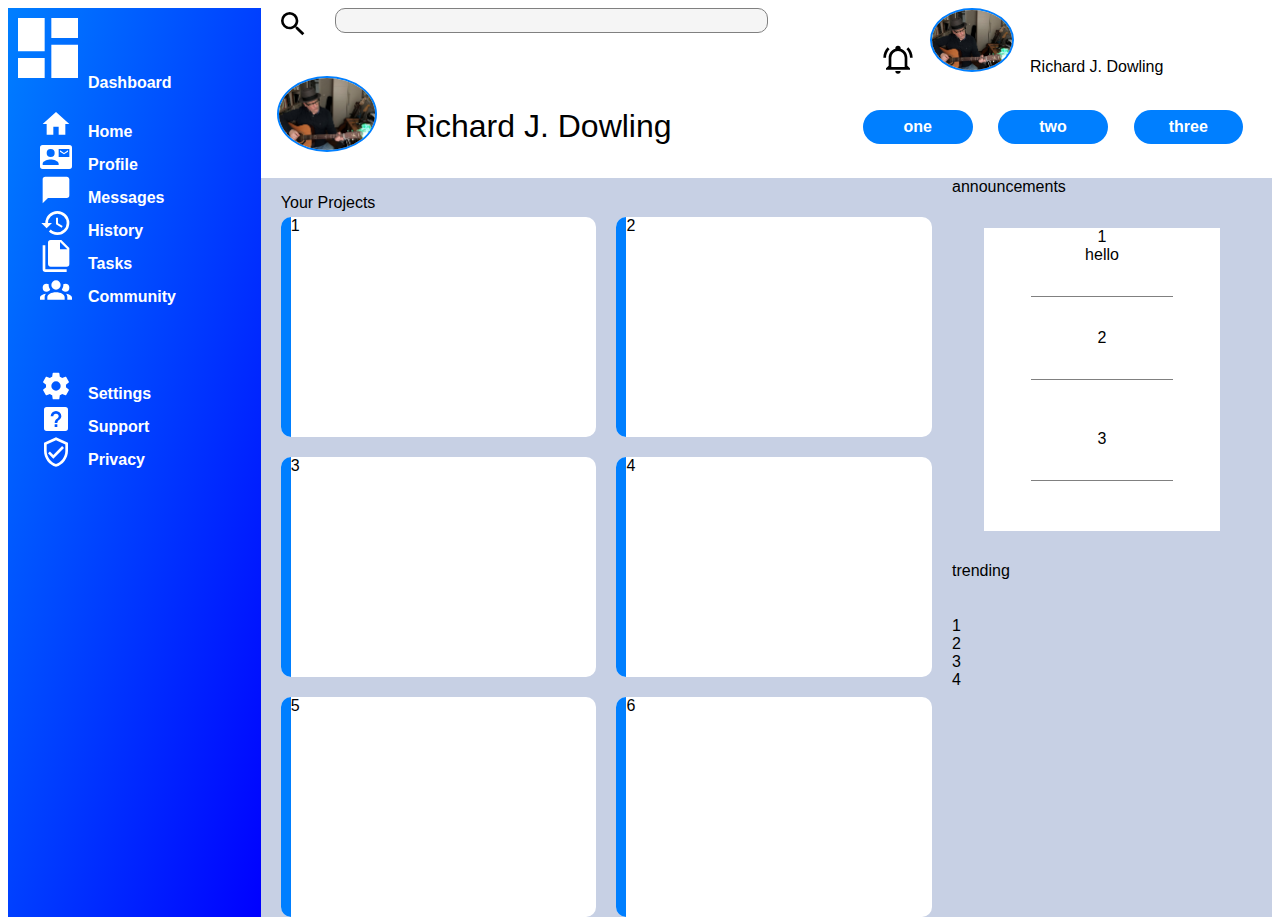
==== index.html @ 7d62d152 "more styling to header and sidebar" ====
<!DOCTYPE html>
<html lang="en">
<head>
    <meta charset="UTF-8">
    <meta http-equiv="X-UA-Compatible" content="IE=edge">
    <meta name="viewport" content="width=device-width, initial-scale=1.0">
    <link rel="stylesheet" href="style.css">
    <title>Dashboard</title>
</head>
<body>

    <div class="container">
        <div class="sidebar"><img class="dashboard-icon" src="icons/view-dashboard.svg">Dashboard
            <ul>
                <li><img class="icons" src="icons/home.svg">Home</li>
                <li><img class="icons" src="icons/card-account-mail.svg">Profile</li>
                <li><img class="icons" src="icons/message.svg">Messages</li>
                <li><img class="icons" src="icons/history.svg">History</li>
                <li><img class="icons" src="icons/file-multiple.svg">Tasks</li>
                <li><img class="icons" src="icons/account-group.svg">Community</li>
                
                
            </ul>
            
            <ul>

                <li><img class="icons" id="top-icon" src="icons/cog.svg">Settings</li>
                <li><img class="icons" src="icons/help-box.svg">Support</li>
                <li><img class="icons" src="icons/shield-check-outline.svg">Privacy</li>
                </ul>
        </div>
        <div class="header">
            <img class="magnify" src= "icons/magnify.svg">
            <input type="search" name="searchbar" id="searchbar">
            <div class="username"><img class="icons" src="icons/bell-ring-outline.svg"><img class="images" src="images/saw 80.jpg">Richard J. Dowling</div> 
            <img class="images" id="infopic" src="images/saw 80.jpg">
            <div class="userinfo">Richard J. Dowling</div>
    
            <div class="btn-group">
                <button>one</button>
                <button>two</button>
                <button>three</button>
          </div> 
        </div>
        <div class="main-content">
            <div class="main-content-left"> 
                <p class="section-header">Your Projects</p>
        
                <div class="projects">
                    <div class="card">1
                        <div class="color-panel"></div>
                    </div>
                    <div class="card">2
                        <div class="color-panel"></div>
                    </div>
                    <div class="card">3
                        <div class="color-panel"></div>
                    </div>
                    <div class="card">4
                        <div class="color-panel"></div>
                    </div>
                    <div class="card">5
                        <div class="color-panel"></div>
                    </div>
                    <div class="card">6
                        <div class="color-panel"></div>
                    </div>
                </div>
            </div>
            <div class="announcements">announcements
                <ul class="updates">
                    <li>1
                        <div>hello</div>
                    </li>
                    <li>2</li>
                    <li>3</li>
                </ul>
            </div>
            <div class="trending">trending
                <div class="top">
                    <div>1</div>
                    <div>2</div>
                    <div>3</div>
                    <div>4</div>
                </div>
            </div>


        </div>
    </div>

</body>
</html>
---- style.css ----
html {
    margin:0;
    padding: 0;
    font-size: 16px;
    font-family: 'Roboto', sans-serif;
    box-sizing: border-box;
}

.container         {
    height: 100vh;
    display:grid;
    grid-template-columns: 1fr 3fr 1fr;
    grid-template-rows: 1fr 4fr;

}


.icons {
    width:2em;
    margin-left: 2em;
    margin-right: 1em;
    vertical-align:text-bottom;
    
}

#top-icon {
    margin-top: 3em;
}
.magnify {
    width:2em;
}




.dashboard-icon {
    width: 5em;
    
}

.sidebar {
    background-image: linear-gradient(to bottom right,#007FFF, blue );
    color: white;
    font-weight: bolder;
    grid-row: 1 / 3;
}

.header {
    background-color: white;
    grid-column: 2 / 4;
    display: grid;
    grid-template-columns: 2em 4fr 3fr;
    grid-template-rows: 2fr 3fr;
    margin-left: 1em;
    margin-right: 1em;
}

#infopic {
    max-width: 6em;
}
.userinfo {
    grid-column-start:2; 
    padding-left: 3em;
    padding-top: 1em;
    font-size: 2em;
}


.btn-group {
    grid-column-start: 3;
    display: flex;
        align-items: center;
        justify-content: space-around;
}

button {
    border: none;
    margin: 0;
    appearance: none;
    background-color: #007FFF;
    color: white;
    text-align: center;
    font-size: 1em;
    font-weight: bold;
    width: 27%;
    padding: 0.5em 1em;
    border-radius: 50px;
    transition: all 500ms ease;
}

button:hover{
    color: #007FFF;
    border:  #007FFF solid 1px;
    background-color:#fff;
  }

#searchbar {
    border: 1px solid grey;
    border-radius: 10px;
    height: 25px;
    margin-left: 2em;
    width: 80%;
    padding: 2px 23px 2px 30px;
    outline: 0;
    background-color: #f5f5f5;
  }
  
.images {
    max-width: 5em;
    border: 2px solid #007FFF;
    border-radius: 50%;
    margin-right: 1em;
}


.main-content {
    background-color: rgb(199, 208, 228);
    grid-row: 2 / 3;
    grid-column: 2 /4;
    display: grid;
    max-height: 800px;
    grid-template-columns: minmax(300px, 3fr) minmax(300px, 1fr);
    grid-template-rows: 300px 300px 1fr;
    gap: 20px;
    padding-inline: 20px;
}

.main-content-left{
    display: grid;
    grid-template-rows: 39px 1fr;
    grid-area: 1/1/-1/1;
}

.main-content-left .p{
    grid-area: 1/1/1/1;
}

.projects {
        grid-area: 2/1/-1/1;
        display: grid;
        overflow: auto;
        gap: 20px;
        grid-template-columns: repeat(auto-fit, minmax(max(250px, 40%), auto));
        grid-template-rows: repeat(2, 1fr);
    }

.card {
    background-color: white;
    border-radius: 10px;
    height: 220px;
    display: grid;
    grid-template-rows: 55px 2fr 1fr;
    grid-template-columns: 10px 1fr 1fr;
}

.color-panel{
    grid-area: 1/1/-1/1;
    background-color: #007FFF;
    border-top-left-radius: 10px;
    border-bottom-left-radius: 10px;
}



.announcements {
    grid-area: 1/2/1/2;
    display: grid;
    grid-template-columns: 1fr;
    grid-template-rws: 1fr 5fr;
}

.updates {
    margin: 2rem;
    display:grid;
    grid-template-columns: 1fr;
    grid-template-rows: repeat(3, 1fr);
    background-color: white;
    text-align: center;
}

ul {
    list-style-type: none;
    padding: 0;
    text-indent: 0;

}

li {

}

.updates > li::after {
    content: '';
    display: inherit;
    width: 60%;
    margin: 2rem auto;
    border-bottom: 1px solid grey;
 }


.trending {
    margin-top:4em;
    grid-column: 2;
    display: grid;
    grid-template-columns: 1fr;
    grid-template-rows: 1fr 1fr 1fr 1fr;
}

.top {
    display: grid;
    grid-template-columns: 1fr;
    grid-template-rows: 1fr 1fr 1fr 1fr;
}
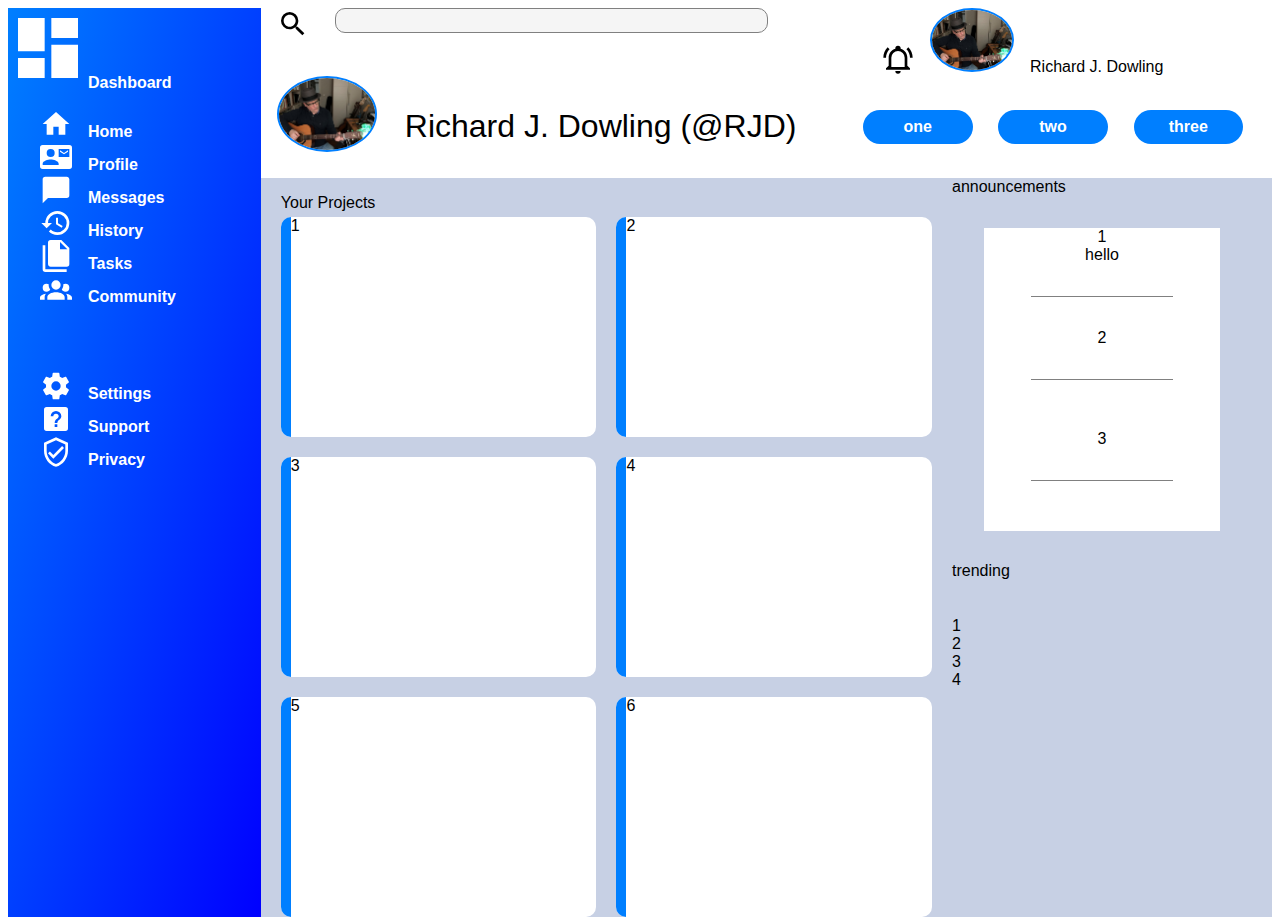
==== commit 1673abea: "little text change" ====
--- a/index.html
+++ b/index.html
@@ -34,7 +34,7 @@
             <input type="search" name="searchbar" id="searchbar">
             <div class="username"><img class="icons" src="icons/bell-ring-outline.svg"><img class="images" src="images/saw 80.jpg">Richard J. Dowling</div> 
             <img class="images" id="infopic" src="images/saw 80.jpg">
-            <div class="userinfo">Richard J. Dowling</div>
+            <div class="userinfo">Richard J. Dowling (@RJD)</div>
     
             <div class="btn-group">
                 <button>one</button>
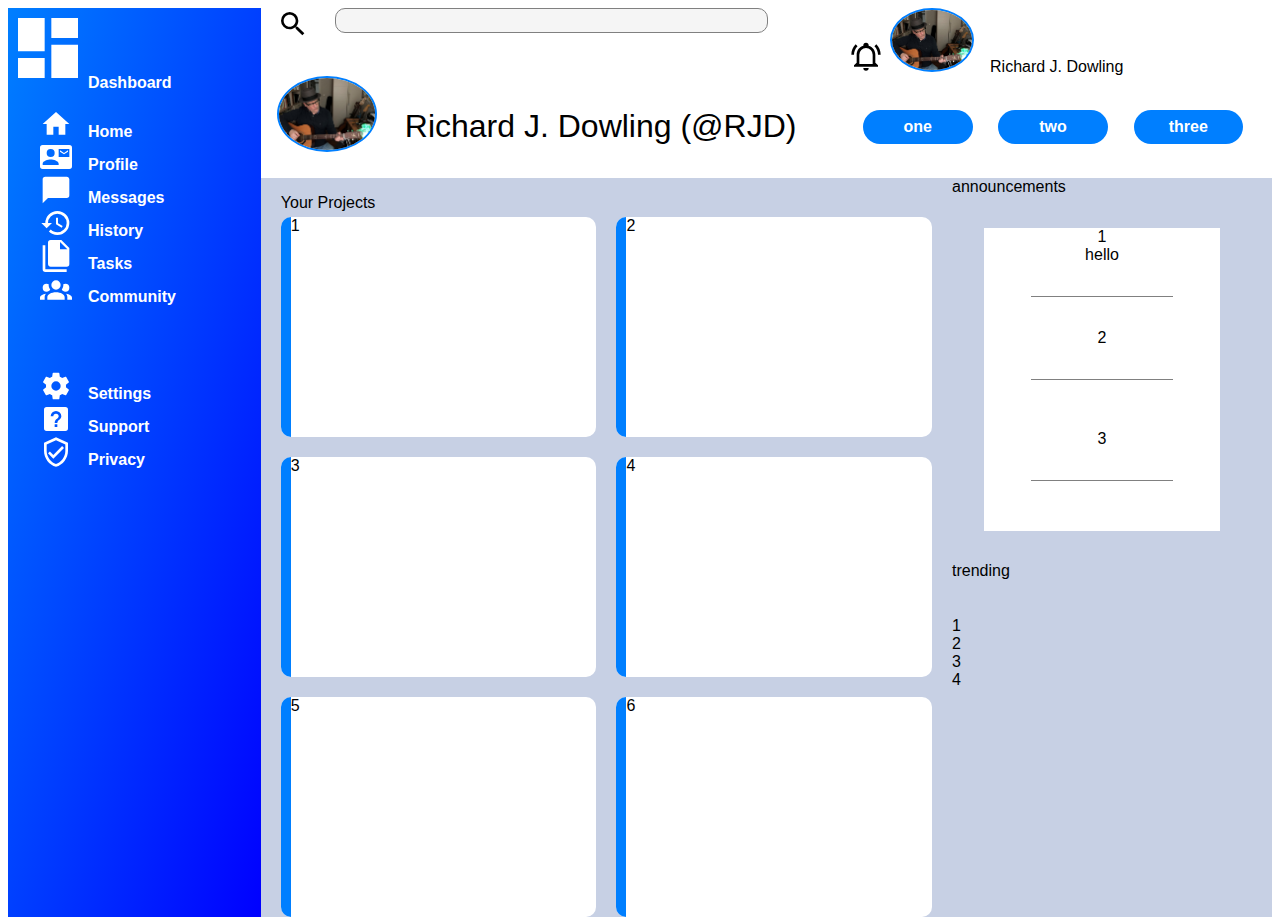
==== commit 0e069d9d: "still trying to get aligntments right" ====
--- a/index.html
+++ b/index.html
@@ -32,7 +32,7 @@
         <div class="header">
             <img class="magnify" src= "icons/magnify.svg">
             <input type="search" name="searchbar" id="searchbar">
-            <div class="username"><img class="icons" src="icons/bell-ring-outline.svg"><img class="images" src="images/saw 80.jpg">Richard J. Dowling</div> 
+            <div class="username"><img class="bell" src="icons/bell-ring-outline.svg"><img class="images" src="images/saw 80.jpg">Richard J. Dowling</div> 
             <img class="images" id="infopic" src="images/saw 80.jpg">
             <div class="userinfo">Richard J. Dowling (@RJD)</div>
     
--- a/style.css
+++ b/style.css
@@ -57,6 +57,11 @@
 
 #infopic {
     max-width: 6em;
+}
+
+.bell {
+    width:2em;
+    margin-right: .5em;
 }
 .userinfo {
     grid-column-start:2; 
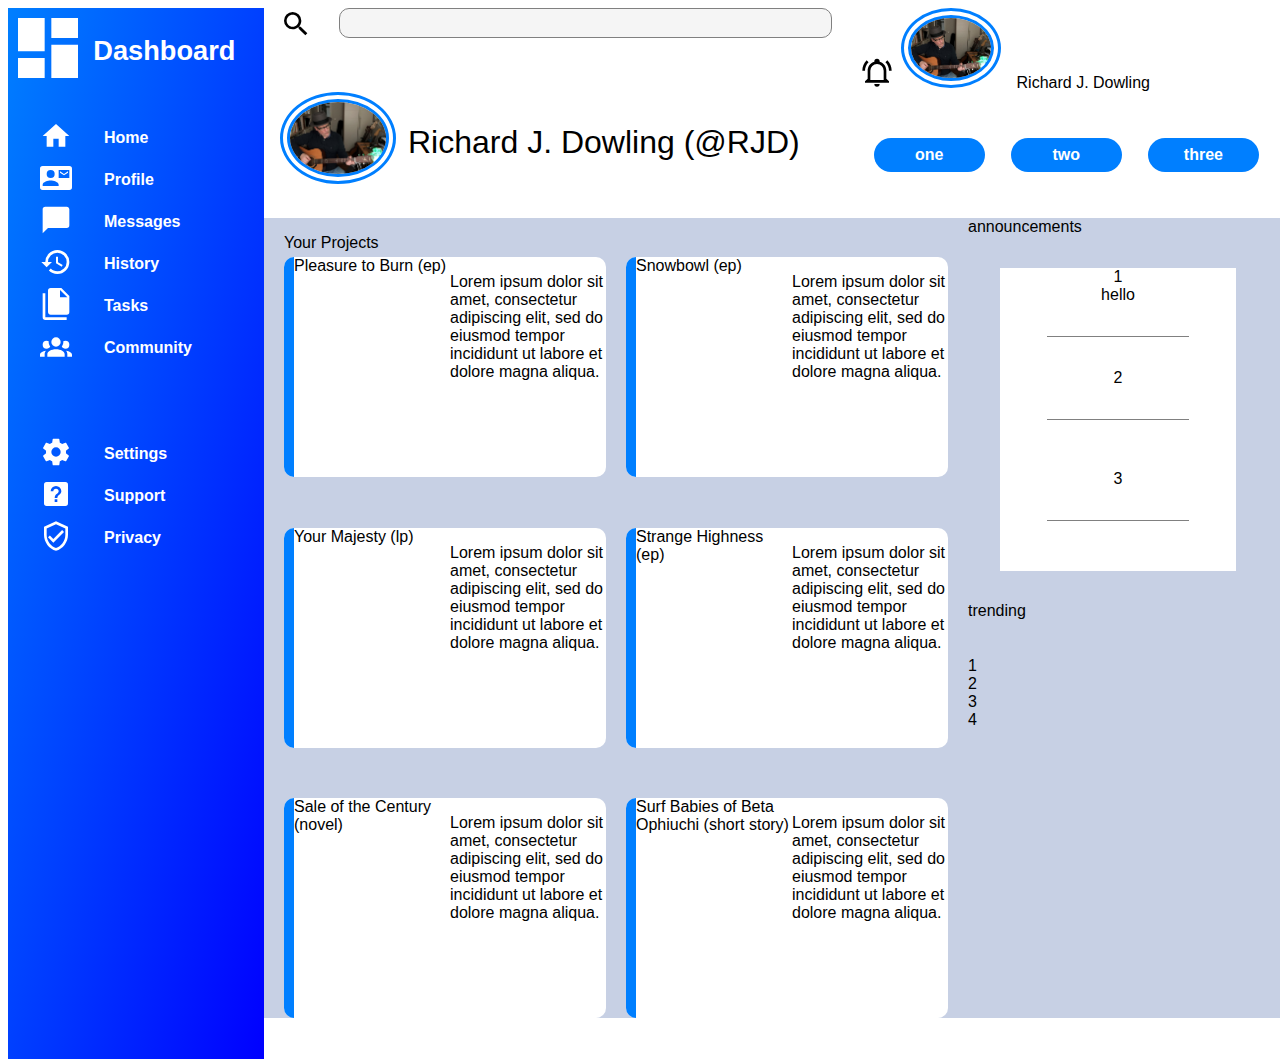
==== commit 133b4916: "fixed alignment issues, text for project cards" ====
--- a/index.html
+++ b/index.html
@@ -10,7 +10,12 @@
 <body>
 
     <div class="container">
-        <div class="sidebar"><img class="dashboard-icon" src="icons/view-dashboard.svg">Dashboard
+        
+        <div class="sidebar">
+           <div class="top-sidebar">
+                <img class="dashboard-icon" src="icons/view-dashboard.svg">
+            <p>Dashboard</p>
+            </div>  
             <ul>
                 <li><img class="icons" src="icons/home.svg">Home</li>
                 <li><img class="icons" src="icons/card-account-mail.svg">Profile</li>
@@ -47,23 +52,71 @@
                 <p class="section-header">Your Projects</p>
         
                 <div class="projects">
-                    <div class="card">1
+                    <div class="card">
                         <div class="color-panel"></div>
+                        <div class="project-name">Pleasure to Burn (ep)</div>
+                        <div class="project-description">
+                            <p>
+                            Lorem ipsum dolor sit
+                                amet, consectetur adipiscing elit, sed do eiusmod
+                                tempor incididunt ut labore et dolore magna aliqua.
+                            </p>
+                        </div>
                     </div>
-                    <div class="card">2
+                    <div class="card">
                         <div class="color-panel"></div>
+                        <div class="project-name">Snowbowl (ep)</div>
+                        <div class="project-description">
+                            <p>
+                            Lorem ipsum dolor sit
+                                amet, consectetur adipiscing elit, sed do eiusmod
+                                tempor incididunt ut labore et dolore magna aliqua.
+                            </p>
+                        </div>
                     </div>
-                    <div class="card">3
+                    <div class="card">
                         <div class="color-panel"></div>
+                        <div class="project-name">Your Majesty (lp)</div>
+                        <div class="project-description">
+                            <p>
+                            Lorem ipsum dolor sit
+                                amet, consectetur adipiscing elit, sed do eiusmod
+                                tempor incididunt ut labore et dolore magna aliqua.
+                            </p>
+                        </div>
                     </div>
-                    <div class="card">4
+                    <div class="card">
                         <div class="color-panel"></div>
+                        <div class="project-name">Strange Highness (ep)</div>
+                        <div class="project-description">
+                            <p>
+                            Lorem ipsum dolor sit
+                                amet, consectetur adipiscing elit, sed do eiusmod
+                                tempor incididunt ut labore et dolore magna aliqua.
+                            </p>
+                        </div>
                     </div>
-                    <div class="card">5
+                    <div class="card">
                         <div class="color-panel"></div>
+                        <div class="project-name">Sale of the Century (novel)</div>
+                        <div class="project-description">
+                            <p>
+                            Lorem ipsum dolor sit
+                                amet, consectetur adipiscing elit, sed do eiusmod
+                                tempor incididunt ut labore et dolore magna aliqua.
+                            </p>
+                        </div>
                     </div>
-                    <div class="card">6
+                    <div class="card">
                         <div class="color-panel"></div>
+                        <div class="project-name">Surf Babies of Beta Ophiuchi (short story)</div>
+                        <div class="project-description">
+                            <p>
+                            Lorem ipsum dolor sit
+                                amet, consectetur adipiscing elit, sed do eiusmod
+                                tempor incididunt ut labore et dolore magna aliqua.
+                            </p>
+                        </div>
                     </div>
                 </div>
             </div>
--- a/style.css
+++ b/style.css
@@ -6,8 +6,11 @@
     box-sizing: border-box;
 }
 
+body {
+    height: 100vh;
+    width: 100vw;
+}
 .container         {
-    height: 100vh;
     display:grid;
     grid-template-columns: 1fr 3fr 1fr;
     grid-template-rows: 1fr 4fr;
@@ -18,14 +21,15 @@
 .icons {
     width:2em;
     margin-left: 2em;
-    margin-right: 1em;
-    vertical-align:text-bottom;
-    
+    margin-right: 2em;
+    padding-top: 10px;
+    vertical-align: -9px;
 }
 
 #top-icon {
     margin-top: 3em;
 }
+
 .magnify {
     width:2em;
 }
@@ -43,6 +47,16 @@
     color: white;
     font-weight: bolder;
     grid-row: 1 / 3;
+}
+
+.top-sidebar {
+    display:grid;
+    grid-template-columns: 1fr 2fr;
+    
+}
+
+.top-sidebar p {
+    font-size: 1.7em;
 }
 
 .header {
@@ -102,9 +116,9 @@
 #searchbar {
     border: 1px solid grey;
     border-radius: 10px;
-    height: 25px;
+    height: 30px;
     margin-left: 2em;
-    width: 80%;
+    width: 90%;
     padding: 2px 23px 2px 30px;
     outline: 0;
     background-color: #f5f5f5;
@@ -112,7 +126,7 @@
   
 .images {
     max-width: 5em;
-    border: 2px solid #007FFF;
+    border: 10px double #007FFF;
     border-radius: 50%;
     margin-right: 1em;
 }
@@ -187,12 +201,8 @@
     list-style-type: none;
     padding: 0;
     text-indent: 0;
-
-}
-
-li {
-
-}
+}
+
 
 .updates > li::after {
     content: '';
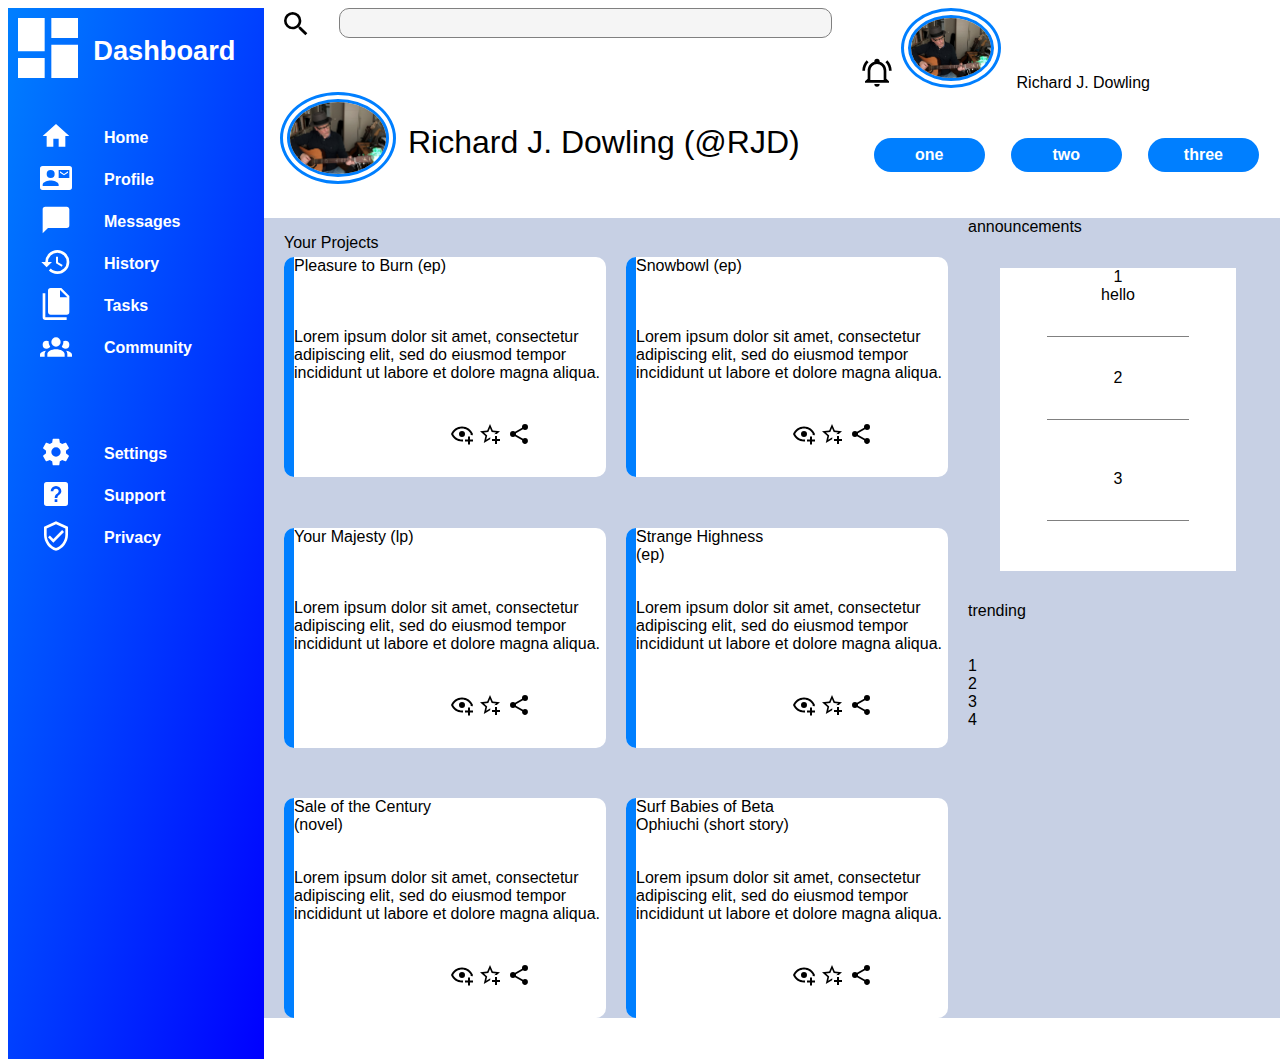
==== commit 592e4436: "card styling" ====
--- a/index.html
+++ b/index.html
@@ -62,6 +62,12 @@
                                 tempor incididunt ut labore et dolore magna aliqua.
                             </p>
                         </div>
+                        <div class="clickable-group">
+                            <img class="clickable" src="icons/eye-plus-outline.svg" alt="eye icon">
+                            <img class="clickable" src="icons/star-plus-outline.svg" alt="star icon">
+                            <img class="clickable" src="icons/share-variant.svg" alt="share icon">
+                        </div>
+
                     </div>
                     <div class="card">
                         <div class="color-panel"></div>
@@ -72,6 +78,11 @@
                                 amet, consectetur adipiscing elit, sed do eiusmod
                                 tempor incididunt ut labore et dolore magna aliqua.
                             </p>
+                        </div>
+                        <div class="clickable-group">
+                            <img class="clickable" src="icons/eye-plus-outline.svg" alt="eye icon">
+                            <img class="clickable" src="icons/star-plus-outline.svg" alt="star icon">
+                            <img class="clickable" src="icons/share-variant.svg" alt="share icon">
                         </div>
                     </div>
                     <div class="card">
@@ -84,6 +95,11 @@
                                 tempor incididunt ut labore et dolore magna aliqua.
                             </p>
                         </div>
+                        <div class="clickable-group">
+                            <img class="clickable" src="icons/eye-plus-outline.svg" alt="eye icon">
+                            <img class="clickable" src="icons/star-plus-outline.svg" alt="star icon">
+                            <img class="clickable" src="icons/share-variant.svg" alt="share icon">
+                        </div>
                     </div>
                     <div class="card">
                         <div class="color-panel"></div>
@@ -94,6 +110,11 @@
                                 amet, consectetur adipiscing elit, sed do eiusmod
                                 tempor incididunt ut labore et dolore magna aliqua.
                             </p>
+                        </div>
+                        <div class="clickable-group">
+                            <img class="clickable" src="icons/eye-plus-outline.svg" alt="eye icon">
+                            <img class="clickable" src="icons/star-plus-outline.svg" alt="star icon">
+                            <img class="clickable" src="icons/share-variant.svg" alt="share icon">
                         </div>
                     </div>
                     <div class="card">
@@ -106,6 +127,11 @@
                                 tempor incididunt ut labore et dolore magna aliqua.
                             </p>
                         </div>
+                        <div class="clickable-group">
+                            <img class="clickable" src="icons/eye-plus-outline.svg" alt="eye icon">
+                            <img class="clickable" src="icons/star-plus-outline.svg" alt="star icon">
+                            <img class="clickable" src="icons/share-variant.svg" alt="share icon">
+                        </div>
                     </div>
                     <div class="card">
                         <div class="color-panel"></div>
@@ -116,6 +142,11 @@
                                 amet, consectetur adipiscing elit, sed do eiusmod
                                 tempor incididunt ut labore et dolore magna aliqua.
                             </p>
+                        </div>
+                        <div class="clickable-group">
+                            <img class="clickable" src="icons/eye-plus-outline.svg" alt="eye icon">
+                            <img class="clickable" src="icons/star-plus-outline.svg" alt="star icon">
+                            <img class="clickable" src="icons/share-variant.svg" alt="share icon">
                         </div>
                     </div>
                 </div>
--- a/style.css
+++ b/style.css
@@ -179,6 +179,19 @@
     border-bottom-left-radius: 10px;
 }
 
+.project-description {
+    grid-row: 2;
+    grid-column: span 2;
+}
+
+.clickable-group {
+    grid-column:3;
+    grid-row: 3;
+}
+.clickable {
+    width:1.5em;
+}
+
 
 
 .announcements {
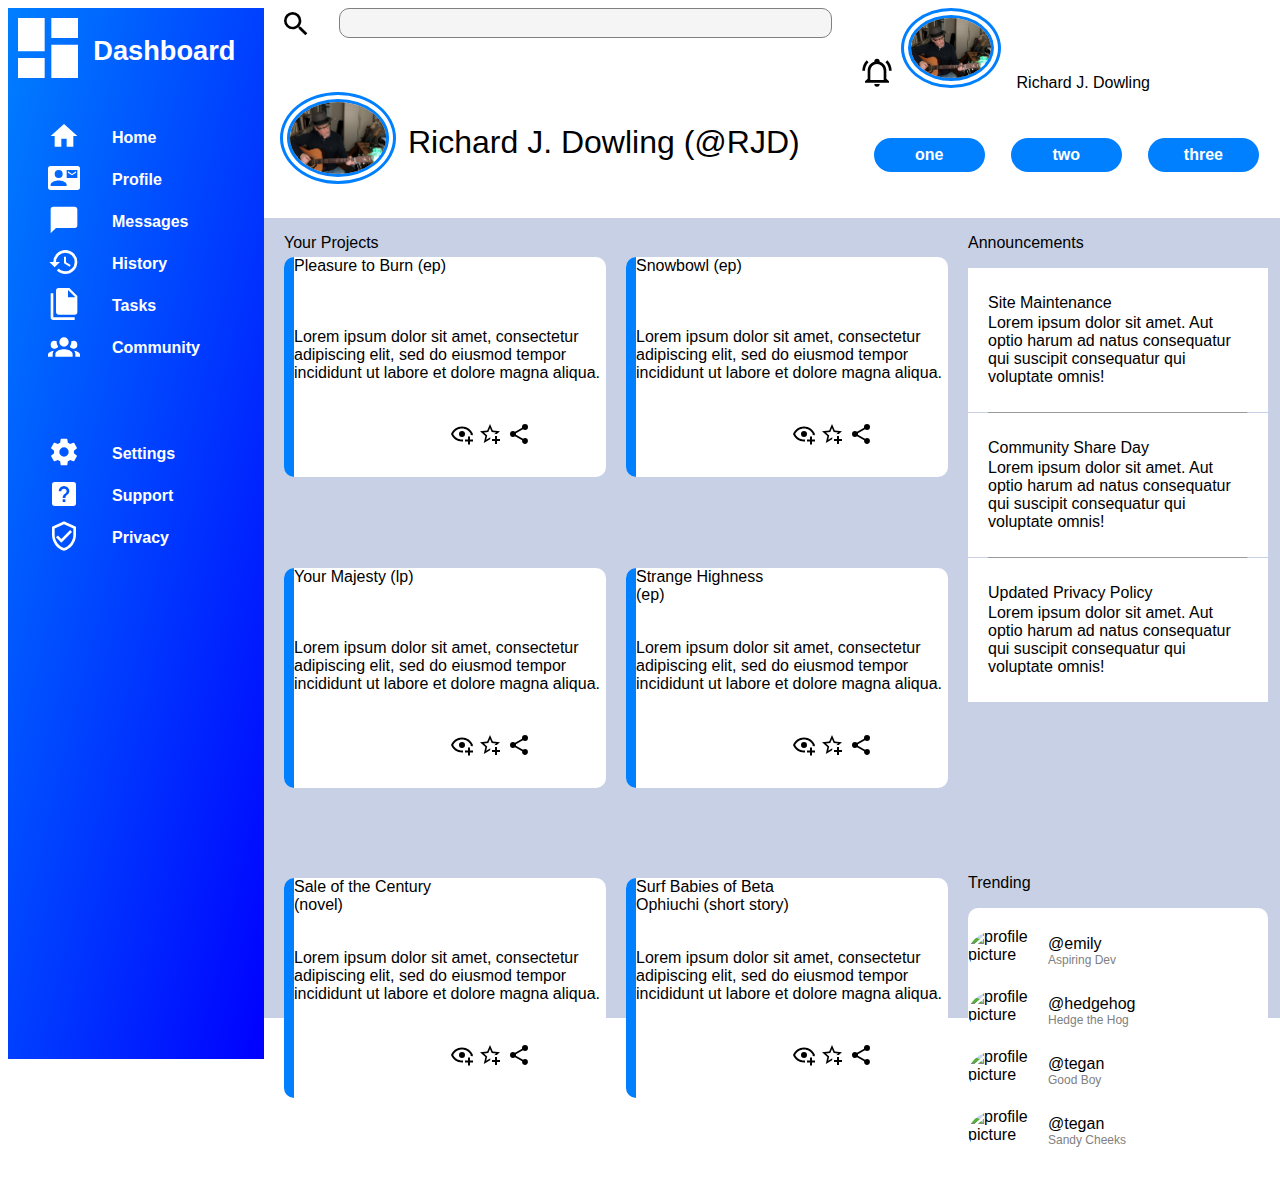
==== commit 52a5269a: "styled announcement and trending sections" ====
--- a/index.html
+++ b/index.html
@@ -151,24 +151,64 @@
                     </div>
                 </div>
             </div>
-            <div class="announcements">announcements
-                <ul class="updates">
-                    <li>1
-                        <div>hello</div>
-                    </li>
-                    <li>2</li>
-                    <li>3</li>
-                </ul>
+            <div class="announcements">
+                <p class="section-heading">Announcements</p>
+                <div class="update-card">
+                    <div class="updates">
+                    <p class="announcement-title">Site Maintenance</p>
+                        <p class="announcement-description">
+                            Lorem ipsum dolor sit amet. Aut optio harum ad 
+                            natus consequatur qui suscipit consequatur qui
+                             voluptate omnis!
+                        </p>
+                    </div>
+                    <hr>
+
+                     <div class="updates">
+                        <p class="announcement-title">Community Share Day</p>
+                        <p class="announcement-description">
+                            Lorem ipsum dolor sit amet. Aut optio harum ad 
+                            natus consequatur qui suscipit consequatur qui
+                             voluptate omnis!
+                        </p>
+                    </div>
+                    <hr>
+                    <div class="updates">
+                        <p class="announcement-title">Updated Privacy Policy</p>
+                        <p class="announcement-description">
+                            Lorem ipsum dolor sit amet. Aut optio harum ad 
+                            natus consequatur qui suscipit consequatur qui
+                             voluptate omnis!
+                        </p>
+                    </div>
+                </div>
+            </div>           
+            <div class="trending">
+                <p class="section-heading">Trending</p>
+                <div class="trending card">
+                    <div class="trending-post">
+                        <img src="./jae-park-7GX5aICb5i4-unsplash.jpg" alt="profile picture">
+                        <div class="handle clickable">@emily</div>
+                        <div class="bio">Aspiring Dev</div>
+                    </div>
+                    <div class="trending-post">
+                        <img src="./marlowe-weingart-RbN8pwcYCyM-unsplash.jpg" alt="profile picture">
+                        <div class="handle clickable">@hedgehog</div>
+                        <div class="bio">Hedge the Hog</div>
+                    </div>
+                    <div class="trending-post">
+                        <img src="./alvan-nee-brFsZ7qszSY-unsplash.jpg" alt="profile picture">
+                        <div class="handle clickable">@tegan</div>
+                        <div class="bio">Good Boy</div>
+                    </div>
+                    <div class="trending-post">
+                        <img src="./alex-lauzon-rOv3ktFv4pk-unsplash.jpg" alt="profile picture">
+                        <div class="handle clickable">@tegan</div>
+                        <div class="bio">Sandy Cheeks</div>
+                    </div>
+                </div>
+            
             </div>
-            <div class="trending">trending
-                <div class="top">
-                    <div>1</div>
-                    <div>2</div>
-                    <div>3</div>
-                    <div>4</div>
-                </div>
-            </div>
-
 
         </div>
     </div>
--- a/style.css
+++ b/style.css
@@ -35,7 +35,10 @@
 }
 
 
-
+ul {
+    list-style: none;
+    margin-left: -2em;
+}
 
 .dashboard-icon {
     width: 5em;
@@ -195,47 +198,65 @@
 
 
 .announcements {
+    height: 240px;
+    border-radius: 10px;
     grid-area: 1/2/1/2;
-    display: grid;
+}
+
+.update-card {
+    display: grid;
+    grid-template-rows: 1fr 1px 1fr 1px 1fr;
     grid-template-columns: 1fr;
-    grid-template-rws: 1fr 5fr;
 }
 
 .updates {
-    margin: 2rem;
-    display:grid;
+    background-color: white;
+display: grid;
+    grid-template-rows: 20px 1fr;
+    padding: 10px 20px 10px;
+}
+
+hr{
+    margin: 0 20px 0;
+}
+.trending{
+    height: 240px;
+    border-radius: 10px;
+    grid-row-start: 3;
+    grid-column-start: 2;
+}
+
+.trending .card{
+    display: grid;
+    padding: 15px 0 15px 0;
+    grid-template-rows: 1fr 1fr 1fr 1fr;
     grid-template-columns: 1fr;
-    grid-template-rows: repeat(3, 1fr);
-    background-color: white;
-    text-align: center;
-}
-
-ul {
-    list-style-type: none;
-    padding: 0;
-    text-indent: 0;
-}
-
-
-.updates > li::after {
-    content: '';
-    display: inherit;
-    width: 60%;
-    margin: 2rem auto;
-    border-bottom: 1px solid grey;
- }
-
-
-.trending {
-    margin-top:4em;
-    grid-column: 2;
-    display: grid;
-    grid-template-columns: 1fr;
-    grid-template-rows: 1fr 1fr 1fr 1fr;
-}
-
-.top {
-    display: grid;
-    grid-template-columns: 1fr;
-    grid-template-rows: 1fr 1fr 1fr 1fr;
-}+}
+
+.trending-post{
+    display: grid;
+    align-items: center;
+    grid-template-columns: 80px 1fr;
+    grid-template-rows: 1fr 1fr;
+    width: 100%;
+}
+
+.trending-post img{
+    grid-column: 1/2;
+    grid-row: 1/3;
+    border-radius: 50%;
+    height: 50px;
+    align-self: center;
+    justify-self: center;
+}
+
+.trending-post .handle{
+    align-self: flex-end;
+
+}
+
+.trending-post .bio{
+    align-self: flex-start;
+    color: grey;
+    font-size: 12px;
+}
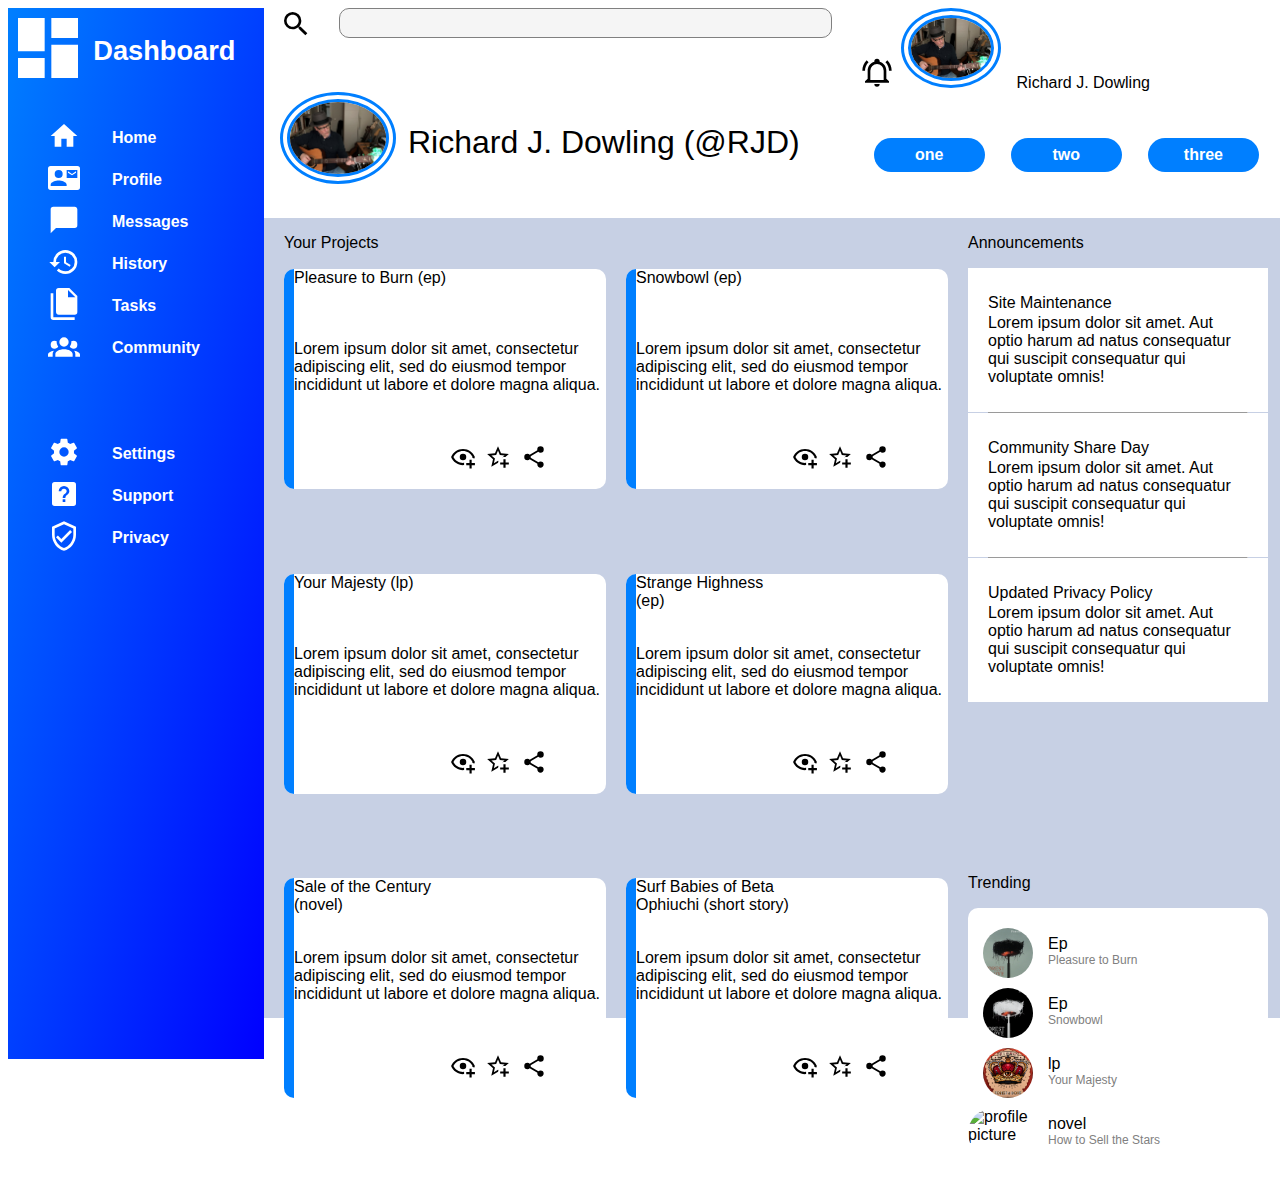
==== commit f5ef6b7e: "more pics plus general styling" ====
--- a/index.html
+++ b/index.html
@@ -187,24 +187,24 @@
                 <p class="section-heading">Trending</p>
                 <div class="trending card">
                     <div class="trending-post">
-                        <img src="./jae-park-7GX5aICb5i4-unsplash.jpg" alt="profile picture">
-                        <div class="handle clickable">@emily</div>
-                        <div class="bio">Aspiring Dev</div>
-                    </div>
-                    <div class="trending-post">
-                        <img src="./marlowe-weingart-RbN8pwcYCyM-unsplash.jpg" alt="profile picture">
-                        <div class="handle clickable">@hedgehog</div>
-                        <div class="bio">Hedge the Hog</div>
-                    </div>
-                    <div class="trending-post">
-                        <img src="./alvan-nee-brFsZ7qszSY-unsplash.jpg" alt="profile picture">
-                        <div class="handle clickable">@tegan</div>
-                        <div class="bio">Good Boy</div>
-                    </div>
-                    <div class="trending-post">
-                        <img src="./alex-lauzon-rOv3ktFv4pk-unsplash.jpg" alt="profile picture">
-                        <div class="handle clickable">@tegan</div>
-                        <div class="bio">Sandy Cheeks</div>
+                        <img src="images/portada.jpg" alt="profile picture">
+                        <div class="handle">Ep</div>
+                        <div class="bio">Pleasure to Burn</div>
+                    </div>
+                    <div class="trending-post">
+                        <img src="images/f&d portada snowbowl.jpg" alt="profile picture">
+                        <div class="handle">Ep</div>
+                        <div class="bio">Snowbowl</div>
+                    </div>
+                    <div class="trending-post">
+                        <img src="images/Redes_Sociales_JPEG.jpg" alt="profile picture">
+                        <div class="handle">lp</div>
+                        <div class="bio">Your Majesty</div>
+                    </div>
+                    <div class="trending-post">
+                        <img src="images/Richard-Ebook.jpg" alt="profile picture">
+                        <div class="handle">novel</div>
+                        <div class="bio">How to Sell the Stars</div>
                     </div>
                 </div>
             
--- a/style.css
+++ b/style.css
@@ -80,13 +80,13 @@
     width:2em;
     margin-right: .5em;
 }
+
 .userinfo {
     grid-column-start:2; 
     padding-left: 3em;
     padding-top: 1em;
     font-size: 2em;
 }
-
 
 .btn-group {
     grid-column-start: 3;
@@ -127,6 +127,7 @@
     background-color: #f5f5f5;
   }
   
+
 .images {
     max-width: 5em;
     border: 10px double #007FFF;
@@ -147,18 +148,17 @@
     padding-inline: 20px;
 }
 
-.main-content-left{
-    display: grid;
-    grid-template-rows: 39px 1fr;
+.main-content-left {
+    display: grid;
+    grid-template-rows: 39px 12px 1fr;
     grid-area: 1/1/-1/1;
-}
-
-.main-content-left .p{
-    grid-area: 1/1/1/1;
-}
+    
+}
+
+
 
 .projects {
-        grid-area: 2/1/-1/1;
+        grid-area: 3/1/-1/1;
         display: grid;
         overflow: auto;
         gap: 20px;
@@ -173,6 +173,7 @@
     display: grid;
     grid-template-rows: 55px 2fr 1fr;
     grid-template-columns: 10px 1fr 1fr;
+   
 }
 
 .color-panel{
@@ -190,9 +191,19 @@
 .clickable-group {
     grid-column:3;
     grid-row: 3;
+    justify-conent:flex-start;
+
 }
 .clickable {
-    width:1.5em;
+    width:26px;
+    
+    transition: width 100ms ease-in-out;
+    padding-top: 10px;
+    padding-right:5px;
+}
+
+.clickable:hover {
+    width: 35px;
 }
 
 
@@ -211,7 +222,7 @@
 
 .updates {
     background-color: white;
-display: grid;
+    display: grid;
     grid-template-rows: 20px 1fr;
     padding: 10px 20px 10px;
 }
@@ -219,6 +230,7 @@
 hr{
     margin: 0 20px 0;
 }
+
 .trending{
     height: 240px;
     border-radius: 10px;
@@ -244,7 +256,7 @@
 .trending-post img{
     grid-column: 1/2;
     grid-row: 1/3;
-    border-radius: 50%;
+    border-radius: 50px;
     height: 50px;
     align-self: center;
     justify-self: center;
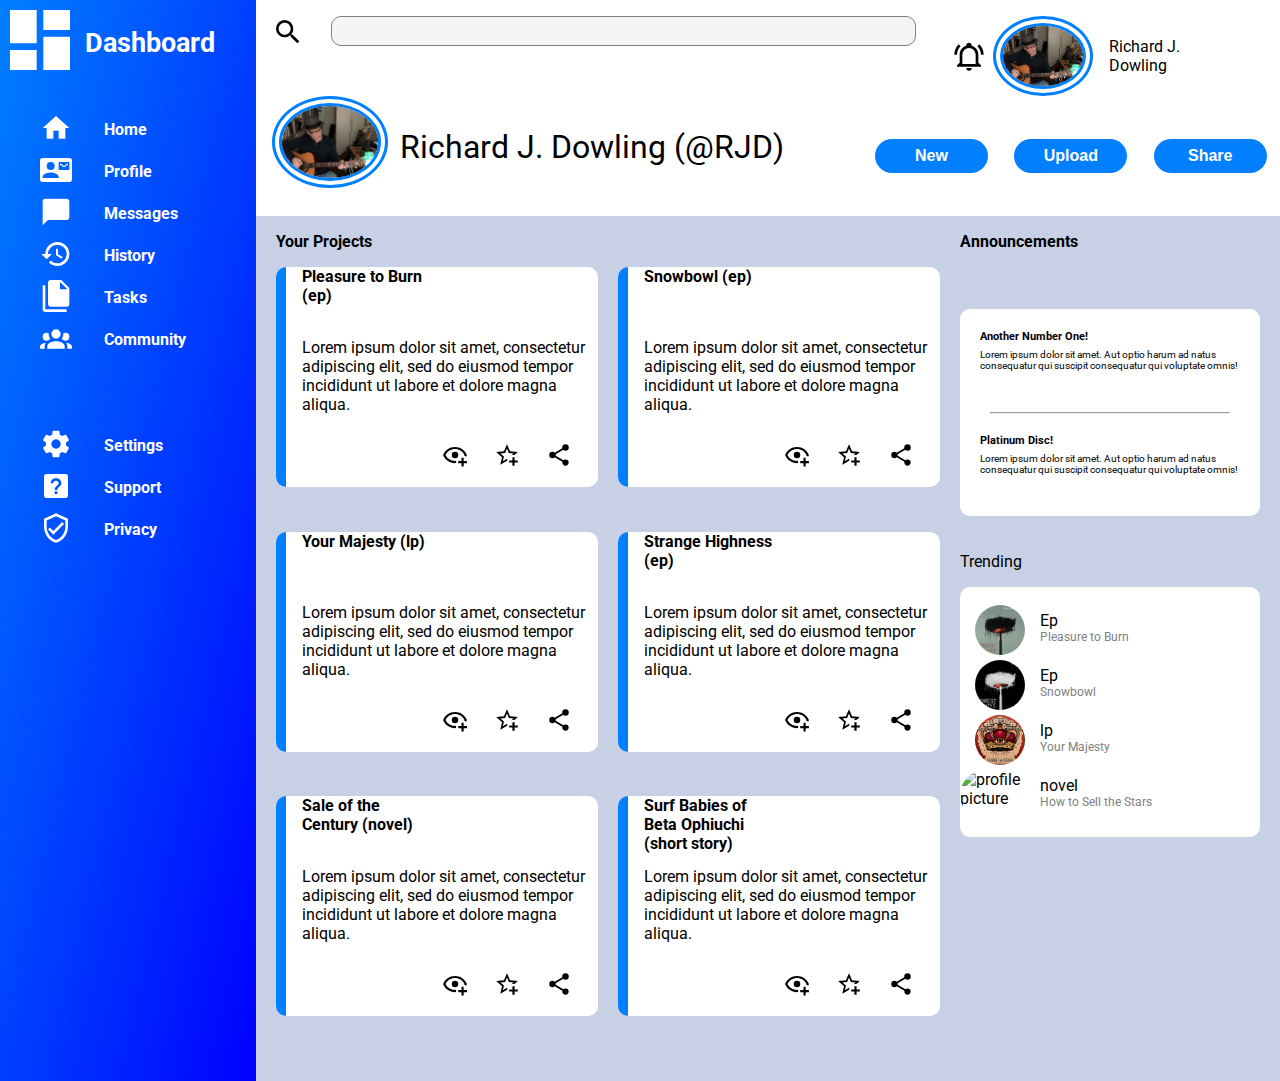
==== commit 3cb9554c: "fixed all minor styling issues, added roboto font" ====
--- a/index.html
+++ b/index.html
@@ -5,6 +5,9 @@
     <meta http-equiv="X-UA-Compatible" content="IE=edge">
     <meta name="viewport" content="width=device-width, initial-scale=1.0">
     <link rel="stylesheet" href="style.css">
+    <link rel="preconnect" href="https://fonts.googleapis.com">
+    <link rel="preconnect" href="https://fonts.gstatic.com" crossorigin>
+    <link href="https://fonts.googleapis.com/css2?family=Roboto:wght@500&display=swap" rel="stylesheet">
     <title>Dashboard</title>
 </head>
 <body>
@@ -17,34 +20,37 @@
             <p>Dashboard</p>
             </div>  
             <ul>
-                <li><img class="icons" src="icons/home.svg">Home</li>
-                <li><img class="icons" src="icons/card-account-mail.svg">Profile</li>
-                <li><img class="icons" src="icons/message.svg">Messages</li>
-                <li><img class="icons" src="icons/history.svg">History</li>
-                <li><img class="icons" src="icons/file-multiple.svg">Tasks</li>
-                <li><img class="icons" src="icons/account-group.svg">Community</li>
+                <li class="hovering"><img class="icons" src="icons/home.svg">Home</li>
+                <li class="hovering"><img class="icons" src="icons/card-account-mail.svg">Profile</li>
+                <li class="hovering"><img class="icons" src="icons/message.svg">Messages</li>
+                <li class="hovering"><img class="icons" src="icons/history.svg">History</li>
+                <li class="hovering"><img class="icons" src="icons/file-multiple.svg">Tasks</li>
+                <li class="hovering"><img class="icons" src="icons/account-group.svg">Community</li>
                 
                 
             </ul>
             
             <ul>
 
-                <li><img class="icons" id="top-icon" src="icons/cog.svg">Settings</li>
-                <li><img class="icons" src="icons/help-box.svg">Support</li>
-                <li><img class="icons" src="icons/shield-check-outline.svg">Privacy</li>
+                <li class="hovering"><img class="icons" id="top-icon" src="icons/cog.svg">Settings</li>
+                <li class="hovering"><img class="icons" src="icons/help-box.svg">Support</li>
+                <li class="hovering"><img class="icons" src="icons/shield-check-outline.svg">Privacy</li>
                 </ul>
         </div>
         <div class="header">
-            <img class="magnify" src= "icons/magnify.svg">
+            <img class="hovering" class="magnify" src= "icons/magnify.svg">
             <input type="search" name="searchbar" id="searchbar">
-            <div class="username"><img class="bell" src="icons/bell-ring-outline.svg"><img class="images" src="images/saw 80.jpg">Richard J. Dowling</div> 
-            <img class="images" id="infopic" src="images/saw 80.jpg">
-            <div class="userinfo">Richard J. Dowling (@RJD)</div>
-    
+            <div class="header-right-top">
+                <img class="bell" src="icons/bell-ring-outline.svg">
+                <img class="images" id= "foto" src="images/saw 80.jpg">Richard J. Dowling
+            </div>
+                <img class="images" id="infopic" src="images/saw 80.jpg">
+                <div class="userinfo">Richard J. Dowling (@RJD)</div>
+            
             <div class="btn-group">
-                <button>one</button>
-                <button>two</button>
-                <button>three</button>
+                <button>New</button>
+                <button>Upload</button>
+                <button>Share</button>
           </div> 
         </div>
         <div class="main-content">
@@ -152,10 +158,10 @@
                 </div>
             </div>
             <div class="announcements">
-                <p class="section-heading">Announcements</p>
+                <p class="section-header">Announcements</p>
                 <div class="update-card">
                     <div class="updates">
-                    <p class="announcement-title">Site Maintenance</p>
+                    <p class="announcement-title">Another Number One!</p>
                         <p class="announcement-description">
                             Lorem ipsum dolor sit amet. Aut optio harum ad 
                             natus consequatur qui suscipit consequatur qui
@@ -165,22 +171,15 @@
                     <hr>
 
                      <div class="updates">
-                        <p class="announcement-title">Community Share Day</p>
+                        <p class="announcement-title">Platinum Disc!</p>
                         <p class="announcement-description">
                             Lorem ipsum dolor sit amet. Aut optio harum ad 
                             natus consequatur qui suscipit consequatur qui
                              voluptate omnis!
                         </p>
                     </div>
-                    <hr>
-                    <div class="updates">
-                        <p class="announcement-title">Updated Privacy Policy</p>
-                        <p class="announcement-description">
-                            Lorem ipsum dolor sit amet. Aut optio harum ad 
-                            natus consequatur qui suscipit consequatur qui
-                             voluptate omnis!
-                        </p>
-                    </div>
+                
+                    
                 </div>
             </div>           
             <div class="trending">
--- a/style.css
+++ b/style.css
@@ -1,20 +1,21 @@
-html {
+
+html, body {
     margin:0;
     padding: 0;
     font-size: 16px;
     font-family: 'Roboto', sans-serif;
     box-sizing: border-box;
-}
-
-body {
     height: 100vh;
     width: 100vw;
 }
+
+
 .container         {
+    height:100;
     display:grid;
     grid-template-columns: 1fr 3fr 1fr;
     grid-template-rows: 1fr 4fr;
-
+background-color: rgb(199, 208, 228);
 }
 
 
@@ -26,6 +27,10 @@
     vertical-align: -9px;
 }
 
+.hovering:hover {
+    -webkit-transform: scale(1.07)
+}
+
 #top-icon {
     margin-top: 3em;
 }
@@ -63,13 +68,14 @@
 }
 
 .header {
+    padding-top: 1em;
+    padding-left: 1em;
     background-color: white;
     grid-column: 2 / 4;
     display: grid;
     grid-template-columns: 2em 4fr 3fr;
     grid-template-rows: 2fr 3fr;
-    margin-left: 1em;
-    margin-right: 1em;
+   
 }
 
 #infopic {
@@ -77,8 +83,23 @@
 }
 
 .bell {
-    width:2em;
-    margin-right: .5em;
+    width:32px;
+  
+}
+
+.bell:hover {
+    width: 34px;
+}
+
+.header-right-top {
+    
+    margin-right: 3em;
+    display:grid; 
+    grid-template-rows: 1fr;
+    grid-template-columns: 1fr 1fr 1fr;
+    align-items:center;
+    justify-items: right;
+    
 }
 
 .userinfo {
@@ -121,7 +142,7 @@
     border-radius: 10px;
     height: 30px;
     margin-left: 2em;
-    width: 90%;
+    width: 105%;
     padding: 2px 23px 2px 30px;
     outline: 0;
     background-color: #f5f5f5;
@@ -154,7 +175,9 @@
     grid-area: 1/1/-1/1;
     
 }
-
+.section-header{
+    font-weight:bold;
+}
 
 
 .projects {
@@ -166,6 +189,15 @@
         grid-template-rows: repeat(2, 1fr);
     }
 
+.project-name {
+    font-weight:bold;   
+    }
+
+.project-description, .project-name {
+    padding-left: 1em;
+    padding-right: .5em;
+}
+
 .card {
     background-color: white;
     border-radius: 10px;
@@ -173,6 +205,8 @@
     display: grid;
     grid-template-rows: 55px 2fr 1fr;
     grid-template-columns: 10px 1fr 1fr;
+
+
    
 }
 
@@ -191,50 +225,61 @@
 .clickable-group {
     grid-column:3;
     grid-row: 3;
-    justify-conent:flex-start;
+    display: grid;
+    grid-template-rows: 1fr;
+    grid-template-columns: 1fr 1fr 1fr;
+    align-items:flex-start;
+    
 
 }
 .clickable {
     width:26px;
-    
-    transition: width 100ms ease-in-out;
+    transition: width 50ms ease-in-out;
     padding-top: 10px;
     padding-right:5px;
 }
 
 .clickable:hover {
-    width: 35px;
+    width: 29px;
 }
 
 
 
 .announcements {
-    height: 240px;
+   display: grid;
+    grid-area: 1/2/1/2;
+}
+
+.announcement-title {
+    font-size:11px;
+    font-weight: bold;
+}
+
+.update-card {
+    background-color:white;
+    display: grid;
+    grid-template-rows: 1fr 1px 1fr;
+    grid-template-columns: 1fr;
     border-radius: 10px;
-    grid-area: 1/2/1/2;
-}
-
-.update-card {
-    display: grid;
-    grid-template-rows: 1fr 1px 1fr 1px 1fr;
-    grid-template-columns: 1fr;
 }
 
 .updates {
-    background-color: white;
-    display: grid;
+   
+    display: grid;
+    font-size: 10px;
     grid-template-rows: 20px 1fr;
     padding: 10px 20px 10px;
+    
 }
 
 hr{
-    margin: 0 20px 0;
+    margin: 0 30px 0;
 }
 
 .trending{
-    height: 240px;
+   
     border-radius: 10px;
-    grid-row-start: 3;
+    grid-row-start: 2;
     grid-column-start: 2;
 }
 
